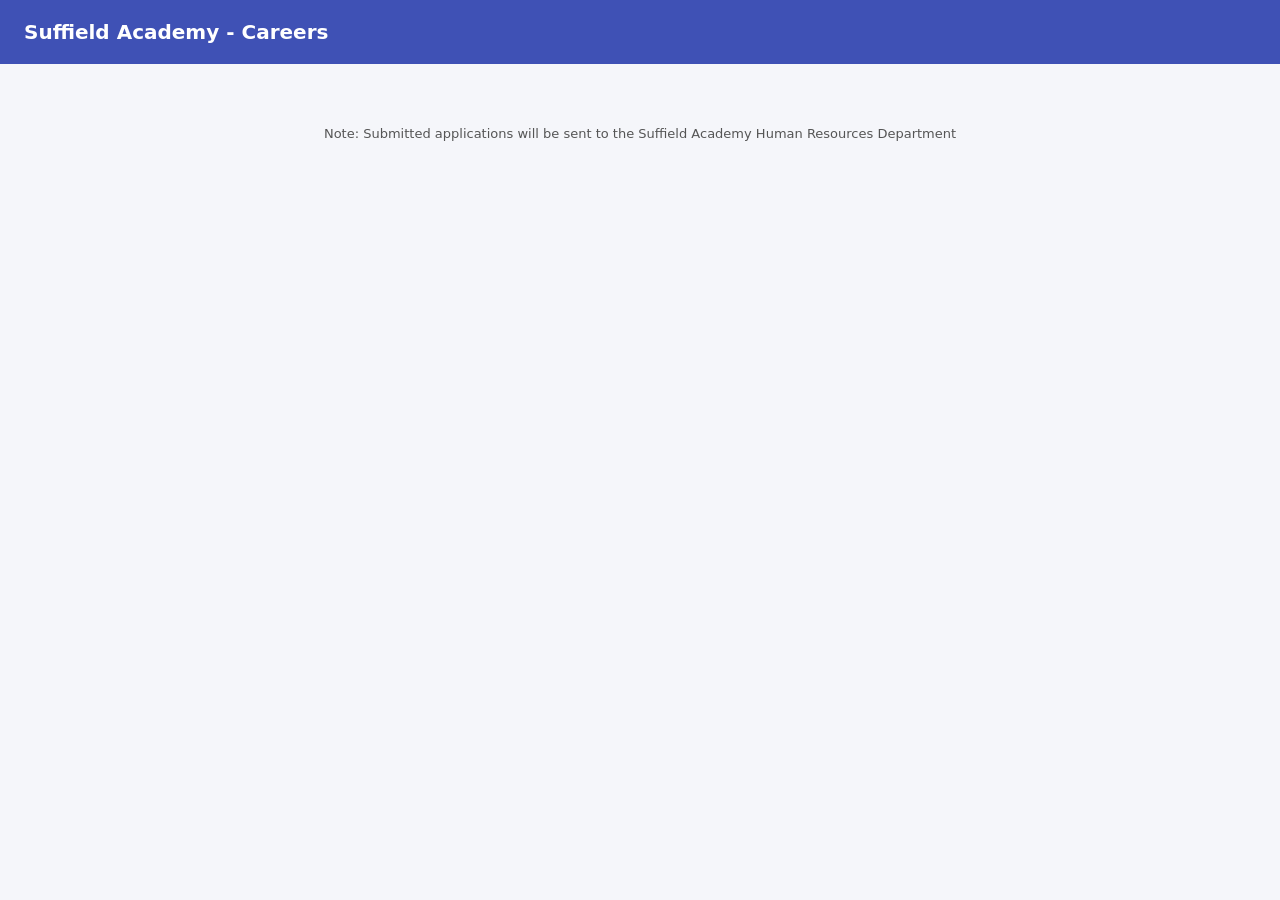
==== index.html @ bcf8f68d "Remove application form from index.html Removed the application form and related elements from the c" ====
<!DOCTYPE html>
<html lang="en">
<head>
  <meta charset="utf-8" />
  <meta name="viewport" content="width=device-width,initial-scale=1" />
  <title>Suffield Academy - Careers</title>
  <link rel="stylesheet" href="styles.css">
</head>
<body>
  <header>Suffield Academy - Careers</header>
  <div class="container">

    <!-- Careers Page (job cards grid) -->
    <div class="grid" id="jobsGrid"></div>

    <!-- Application Page (acts as a "new page") -->
    <div class="card apply-section" id="applicationPage" style="display:none">
      <div style="display:flex;justify-content:space-between;align-items:center">
        <h2 style="margin:0">Application</h2>
        <button class="btn ghost" onclick="goBackToCareers()">Back to Careers</button>
      </div>

      <div style="margin-top:10px" id="jobOverviewContainer">
        <div class="muted" id="roleTitle">Role: —</div>
        <p class="muted" id="roleShort">Role overview will appear here.</p>

        <div style="margin-top:8px;padding:10px;background:#fafafa;border-radius:8px">
          <strong>Requirements & Policies</strong>
          <ul class="muted" style="margin:8px 0 0 18px">
            <li>Must be at least 13 years old with unrestricted access to ROBLOX and Discord</li>
            <li>Fluent in English with proper spelling, punctuation, and grammar</li>
            <li>Friendly, professional, and adaptable attitude</li>
            <li>Strong customer service skills and a positive, “can-do” attitude</li>
            <li>Must not be blacklisted or associated with banned groups, users, or exploiters</li>
            <li>Must complete Staff Certification Training once accepted</li>
            <li>Ability to meet a weekly session quota of 4 sessions per week</li>
            <li>Plan educational, engaging lessons to ensure effective student learning</li>
            <li>The use of artificial intelligence during the application process will result in immediate disqualification.</li>
          </ul>
        </div>

        <div style="margin-top:10px">
          <button class="btn" onclick="beginApplication()">I Understand & Begin Application</button>
        </div>
      </div>

      <!-- Application Form -->
      <form id="applicationForm" class="hidden" onsubmit="event.preventDefault();submitApplication()" style="margin-top:14px">
        <div class="field">
          <label>Roblox Username *</label>
          <input type="text" id="robloxUsername" placeholder="e.g. CoolPlayer123" required />
        </div>

        <div class="field">
          <label>Discord Username *</label>
          <input type="text" id="discordUsername" placeholder="e.g. UserName#1234" required />
        </div>

        <div class="field">
          <label>Time Zone *</label>
          <input type="text" id="timeZone" placeholder="Example: GMT+1 or Europe/Belgrade" required />
          <div class="muted">Not sure? Find your time zone: <a href="https://www.timeanddate.com/time/map/" target="_blank">timeanddate.com/time/map</a></div>
        </div>

        <div class="field">
          <label>Email Address *</label>
          <input type="email" id="email" placeholder="you@example.com" required />
        </div>

        <div class="field">
          <label>Select Department *</label>
          <select id="department" onchange="loadSubjects()" required>
            <option value="">-- Select Department --</option>
            <option value="core">Core Subjects (English, Maths, Science)</option>
            <option value="humanities">Humanities (History, Geography, Religious Education)</option>
            <option value="languages">Languages (German, French, Spanish)</option>
            <option value="creative">Creative Arts (Art & Design, Drama, Music, Fashion Design)</option>
            <option value="tech">Technology (Food Technology, Design Technology, Computer Science)</option>
            <option value="social">Social Sciences (Sociology, Child Development, Business, Psychology, Economics)</option>
            <option value="pe">PE (Physical Education, Sports Science)</option>
          </select>
        </div>

        <div class="field">
          <label>Select Subject(s) within Department * (min 1)</label>
          <div id="subjectsBox" class="muted">Please choose a department first.</div>
        </div>

        <div class="field">
          <label>Experience</label>
          <div class="row" style="margin-bottom:8px">
            <button type="button" class="btn small" onclick="showExpModal()">+ Add Experience</button>
            <div class="muted" style="align-self:center">Add previous groups, ranks and estimated time worked.</div>
          </div>
          <div id="expList"></div>
        </div>

        <div class="field">
          <label>Why are you interested in a career here? (min 50 characters) *</label>
          <textarea id="interest" required></textarea>
        </div>

        <div class="field">
          <label>Anything else you would like to share? (optional)</label>
          <textarea id="extra"></textarea>
        </div>

        <div class="field">
          <label>Select Working Days (Minimum 4) *</label>
          <div class="days-grid">
            <label><input type="checkbox" value="Monday" class="dayChk" /> Monday</label>
            <label><input type="checkbox" value="Tuesday" class="dayChk" /> Tuesday</label>
            <label><input type="checkbox" value="Wednesday" class="dayChk" /> Wednesday</label>
            <label><input type="checkbox" value="Thursday" class="dayChk" /> Thursday</label>
            <label><input type="checkbox" value="Friday" class="dayChk" /> Friday</label>
            <label><input type="checkbox" value="Saturday" class="dayChk" /> Saturday</label>
            <label><input type="checkbox" value="Sunday" class="dayChk" /> Sunday</label>
          </div>
        </div>

        <div id="formError" class="error" style="display:none"></div>

        <div style="display:flex;gap:10px;margin-top:12px">
          <button class="btn" type="submit">Submit Application</button>
          <button type="button" class="btn ghost" onclick="resetForm()">Reset</button>
        </div>
      </form>
    </div>
  </div>
  <footer style="text-align:center">
    Note: Submitted applications will be sent to the Suffield Academy Human Resources Department
  </footer>

  <!-- Experience modal (simple) -->
  <div id="expModal" style="display:none;position:fixed;inset:0;background:rgba(10,12,20,0.45);align-items:center;justify-content:center">
    <div style="background:#fff;padding:16px;border-radius:12px;max-width:420px;margin:auto;box-shadow:0 8px 30px rgba(12,18,40,0.3)">
      <h3 style="margin:0 0 8px 0">Add Experience</h3>
      <div class="field"><label>Group Name</label><input type="text" id="expGroup" /></div>
      <div class="field"><label>Rank / Role</label><input type="text" id="expRank" /></div>
      <div class="field"><label>Estimated Time Worked (e.g. 3 months)</label><input type="text" id="expTime" /></div>
      <div style="display:flex;gap:8px;justify-content:flex-end"><button class="btn" onclick="saveExperience()">Save</button><button class="btn ghost" onclick="hideExpModal()">Cancel</button></div>
    </div>
  </div>
  <script type="module" src="main.js"></script>
</body>

</html>
---- styles.css ----
:root{--primary:#3f51b5;--accent:#ffc107;--bg:#f5f6fa;--card:#fff}
html,body{height:100%;margin:0;font-family:Inter, system-ui, -apple-system, 'Segoe UI', Roboto, 'Helvetica Neue', Arial;color:#222;background:var(--bg)}
header{background:var(--primary);color:#fff;padding:20px 24px;font-weight:600;font-size:20px}
.container{max-width:1000px;margin:28px auto;padding:0 18px}
.grid{display:grid;grid-template-columns:repeat(auto-fit,minmax(320px,1fr));gap:18px}
.card{background:var(--card);border-radius:14px;padding:18px;box-shadow:0 6px 20px rgba(20,24,40,0.06)}
.posted{font-size:12px;color:#667;display:flex;justify-content:flex-end}
.title{font-size:18px;font-weight:700;margin:6px 0}
.short-desc{color:#333;margin:10px 0}
.muted{color:#666;font-size:13px}
.btn{background:var(--primary);color:#fff;border:none;padding:10px 12px;border-radius:10px;cursor:pointer;font-weight:600}
.btn.ghost{background:transparent;color:var(--primary);border:1px solid rgba(63,81,181,0.12)}
.small{padding:6px 8px;font-size:13px;border-radius:8px}
.apply-section{display:none}
.field{margin-bottom:12px}
label{display:block;font-weight:600;margin-bottom:6px}
input[type=text],input[type=email],select,textarea{width:100%;padding:10px;border-radius:10px;border:1px solid #d6d9e6;font-size:14px}
textarea{min-height:120px}
.days-grid{display:grid;grid-template-columns:repeat(4,1fr);gap:8px}
.days-grid label{display:flex;align-items:center;gap:8px;background:#f7f8fb;padding:8px;border-radius:8px}
.exp-entry{background:#f1f4ff;border-radius:8px;padding:8px;margin-top:8px;font-size:13px}
.flex{display:flex;gap:10px;align-items:center}
.row{display:flex;gap:10px}
.error{color:#b00020;font-weight:600;margin-top:8px}
footer{max-width:1000px;margin:20px auto;padding:6px 18px;color:#555;font-size:13px}
@media (max-width:480px){.days-grid{grid-template-columns:repeat(2,1fr)}}
.hidden { display: none !important; }
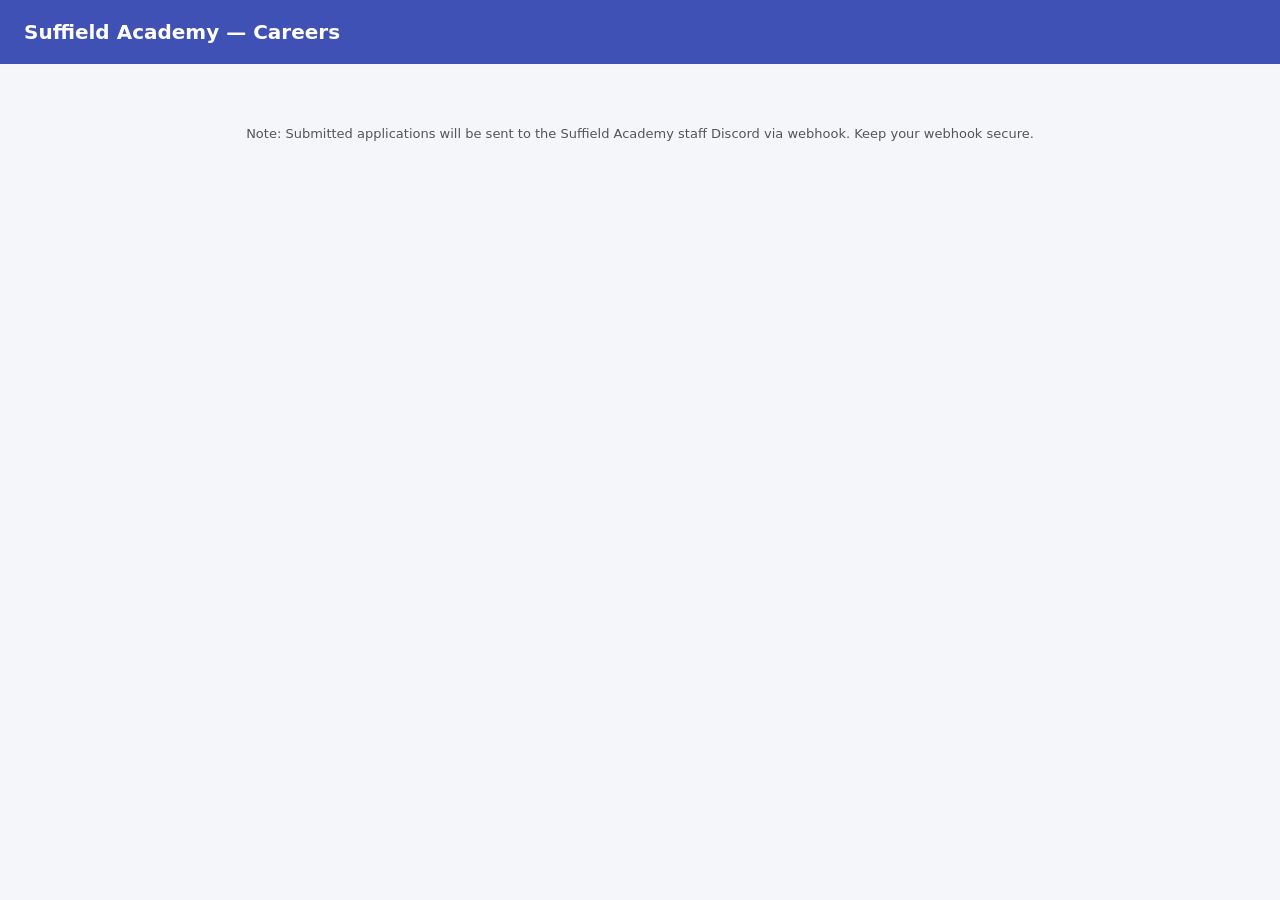
==== commit 6cd64929: "Update title and header text to use em dash" ====
--- a/index.html
+++ b/index.html
@@ -3,11 +3,11 @@
 <head>
   <meta charset="utf-8" />
   <meta name="viewport" content="width=device-width,initial-scale=1" />
-  <title>Suffield Academy - Careers</title>
+  <title>Suffield Academy — Careers</title>
   <link rel="stylesheet" href="styles.css">
 </head>
 <body>
-  <header>Suffield Academy - Careers</header>
+  <header>Suffield Academy — Careers</header>
   <div class="container">
 
     <!-- Careers Page (job cards grid) -->
@@ -27,15 +27,9 @@
         <div style="margin-top:8px;padding:10px;background:#fafafa;border-radius:8px">
           <strong>Requirements & Policies</strong>
           <ul class="muted" style="margin:8px 0 0 18px">
-            <li>Must be at least 13 years old with unrestricted access to ROBLOX and Discord</li>
-            <li>Fluent in English with proper spelling, punctuation, and grammar</li>
-            <li>Friendly, professional, and adaptable attitude</li>
-            <li>Strong customer service skills and a positive, “can-do” attitude</li>
-            <li>Must not be blacklisted or associated with banned groups, users, or exploiters</li>
-            <li>Must complete Staff Certification Training once accepted</li>
-            <li>Ability to meet a weekly session quota of 4 sessions per week</li>
-            <li>Plan educational, engaging lessons to ensure effective student learning</li>
-            <li>The use of artificial intelligence during the application process will result in immediate disqualification.</li>
+            <li>Minimum activity expectations — be active and professional.</li>
+            <li>Resignation: give at least 7 days notice (unless agreed otherwise).</li>
+            <li>Termination: breach of rules, inactivity, or misconduct may result in removal.</li>
           </ul>
         </div>
 
@@ -128,7 +122,7 @@
     </div>
   </div>
   <footer style="text-align:center">
-    Note: Submitted applications will be sent to the Suffield Academy Human Resources Department
+    Note: Submitted applications will be sent to the Suffield Academy staff Discord via webhook. Keep your webhook secure.
   </footer>
 
   <!-- Experience modal (simple) -->
@@ -143,6 +137,4 @@
   </div>
   <script type="module" src="main.js"></script>
 </body>
-
 </html>
-
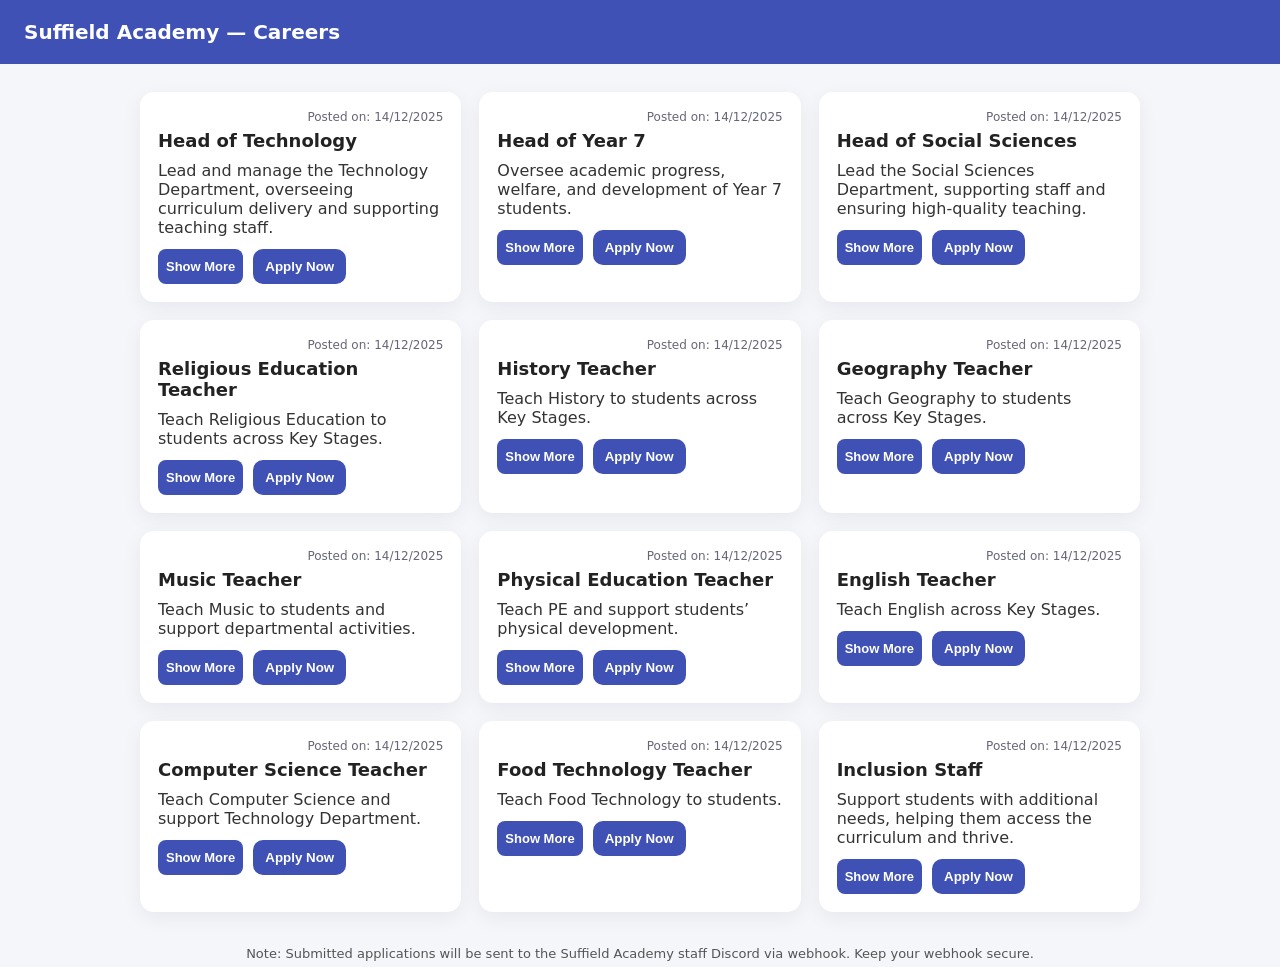
==== commit b7e30b09: "Add teaching name input field with instructions Added a new input field for teaching name with guide" ====
--- a/index.html
+++ b/index.html
@@ -48,6 +48,14 @@
         <div class="field">
           <label>Discord Username *</label>
           <input type="text" id="discordUsername" placeholder="e.g. UserName#1234" required />
+        </div>
+
+        <div class="field">
+          <label>Teaching Name *</label>
+          <input type="text" id="teachingName" placeholder="e.g. Mr Mike Harrison" required />
+          <div class="muted" style="margin-top:6px">
+            How to fill: (Honorifics e.g. Mr Miss Ms etc) (First Name - full not just initial) (Last Name). Example: <strong>Mr Mike Harrison</strong>
+          </div>
         </div>
 
         <div class="field">
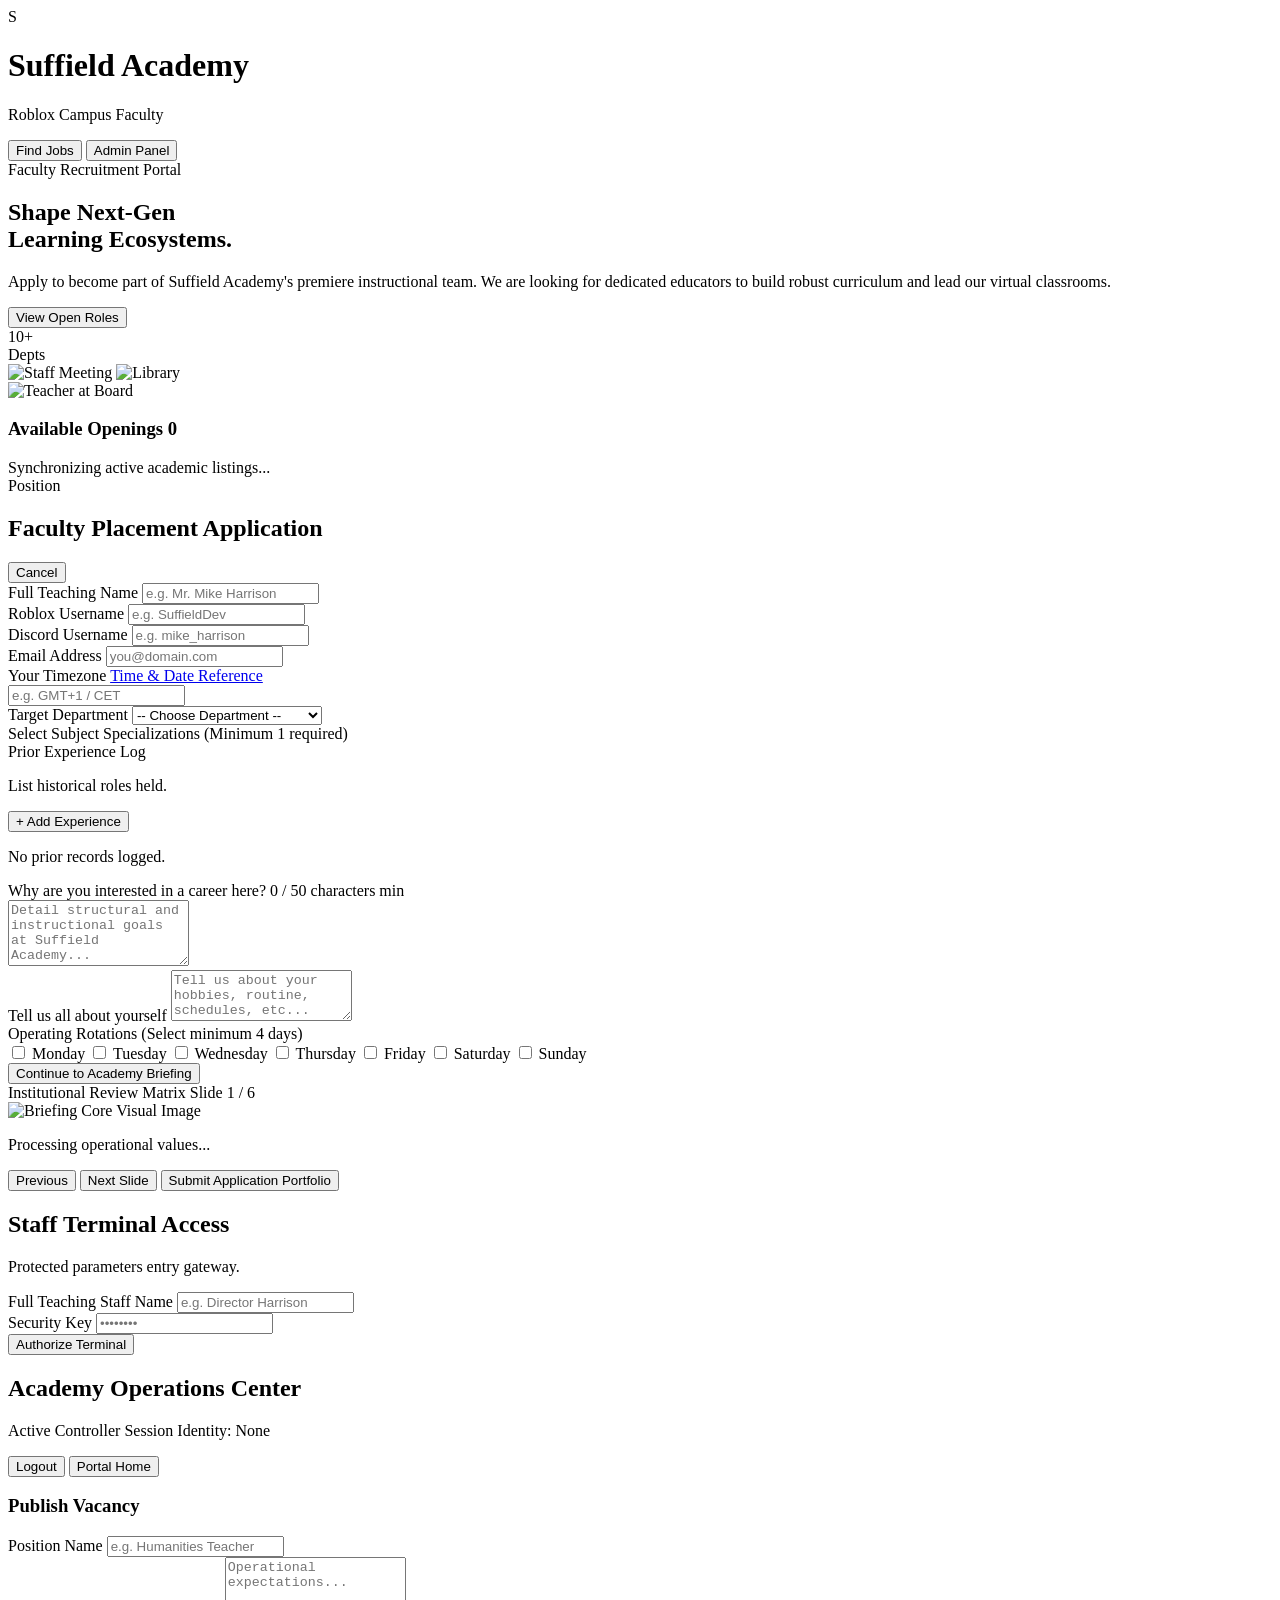
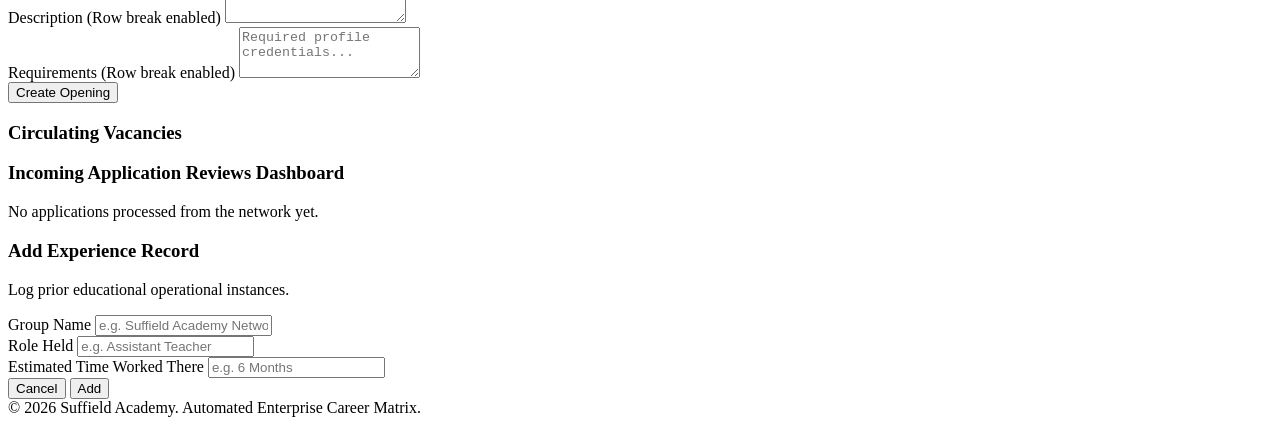
==== commit 03318c39: "Rename careers.html to index.html" ====
--- a/index.html
+++ b/index.html
@@ -1,148 +1,831 @@
-<!DOCTYPE html>
-<html lang="en">
-<head>
-  <meta charset="utf-8" />
-  <meta name="viewport" content="width=device-width,initial-scale=1" />
-  <title>Suffield Academy — Careers</title>
-  <link rel="stylesheet" href="styles.css">
-</head>
-<body>
-  <header>Suffield Academy — Careers</header>
-  <div class="container">
-
-    <!-- Careers Page (job cards grid) -->
-    <div class="grid" id="jobsGrid"></div>
-
-    <!-- Application Page (acts as a "new page") -->
-    <div class="card apply-section" id="applicationPage" style="display:none">
-      <div style="display:flex;justify-content:space-between;align-items:center">
-        <h2 style="margin:0">Application</h2>
-        <button class="btn ghost" onclick="goBackToCareers()">Back to Careers</button>
-      </div>
-
-      <div style="margin-top:10px" id="jobOverviewContainer">
-        <div class="muted" id="roleTitle">Role: —</div>
-        <p class="muted" id="roleShort">Role overview will appear here.</p>
-
-        <div style="margin-top:8px;padding:10px;background:#fafafa;border-radius:8px">
-          <strong>Requirements & Policies</strong>
-          <ul class="muted" style="margin:8px 0 0 18px">
-            <li>Minimum activity expectations — be active and professional.</li>
-            <li>Resignation: give at least 7 days notice (unless agreed otherwise).</li>
-            <li>Termination: breach of rules, inactivity, or misconduct may result in removal.</li>
-          </ul>
-        </div>
-
-        <div style="margin-top:10px">
-          <button class="btn" onclick="beginApplication()">I Understand & Begin Application</button>
-        </div>
-      </div>
-
-      <!-- Application Form -->
-      <form id="applicationForm" class="hidden" onsubmit="event.preventDefault();submitApplication()" style="margin-top:14px">
-        <div class="field">
-          <label>Roblox Username *</label>
-          <input type="text" id="robloxUsername" placeholder="e.g. CoolPlayer123" required />
-        </div>
-
-        <div class="field">
-          <label>Discord Username *</label>
-          <input type="text" id="discordUsername" placeholder="e.g. UserName#1234" required />
-        </div>
-
-        <div class="field">
-          <label>Teaching Name *</label>
-          <input type="text" id="teachingName" placeholder="e.g. Mr Mike Harrison" required />
-          <div class="muted" style="margin-top:6px">
-            How to fill: (Honorifics e.g. Mr Miss Ms etc) (First Name - full not just initial) (Last Name). Example: <strong>Mr Mike Harrison</strong>
-          </div>
-        </div>
-
-        <div class="field">
-          <label>Time Zone *</label>
-          <input type="text" id="timeZone" placeholder="Example: GMT+1 or Europe/Belgrade" required />
-          <div class="muted">Not sure? Find your time zone: <a href="https://www.timeanddate.com/time/map/" target="_blank">timeanddate.com/time/map</a></div>
-        </div>
-
-        <div class="field">
-          <label>Email Address *</label>
-          <input type="email" id="email" placeholder="you@example.com" required />
-        </div>
-
-        <div class="field">
-          <label>Select Department *</label>
-          <select id="department" onchange="loadSubjects()" required>
-            <option value="">-- Select Department --</option>
-            <option value="core">Core Subjects (English, Maths, Science)</option>
-            <option value="humanities">Humanities (History, Geography, Religious Education)</option>
-            <option value="languages">Languages (German, French, Spanish)</option>
-            <option value="creative">Creative Arts (Art & Design, Drama, Music, Fashion Design)</option>
-            <option value="tech">Technology (Food Technology, Design Technology, Computer Science)</option>
-            <option value="social">Social Sciences (Sociology, Child Development, Business, Psychology, Economics)</option>
-            <option value="pe">PE (Physical Education, Sports Science)</option>
-          </select>
-        </div>
-
-        <div class="field">
-          <label>Select Subject(s) within Department * (min 1)</label>
-          <div id="subjectsBox" class="muted">Please choose a department first.</div>
-        </div>
-
-        <div class="field">
-          <label>Experience</label>
-          <div class="row" style="margin-bottom:8px">
-            <button type="button" class="btn small" onclick="showExpModal()">+ Add Experience</button>
-            <div class="muted" style="align-self:center">Add previous groups, ranks and estimated time worked.</div>
-          </div>
-          <div id="expList"></div>
-        </div>
-
-        <div class="field">
-          <label>Why are you interested in a career here? (min 50 characters) *</label>
-          <textarea id="interest" required></textarea>
-        </div>
-
-        <div class="field">
-          <label>Anything else you would like to share? (optional)</label>
-          <textarea id="extra"></textarea>
-        </div>
-
-        <div class="field">
-          <label>Select Working Days (Minimum 4) *</label>
-          <div class="days-grid">
-            <label><input type="checkbox" value="Monday" class="dayChk" /> Monday</label>
-            <label><input type="checkbox" value="Tuesday" class="dayChk" /> Tuesday</label>
-            <label><input type="checkbox" value="Wednesday" class="dayChk" /> Wednesday</label>
-            <label><input type="checkbox" value="Thursday" class="dayChk" /> Thursday</label>
-            <label><input type="checkbox" value="Friday" class="dayChk" /> Friday</label>
-            <label><input type="checkbox" value="Saturday" class="dayChk" /> Saturday</label>
-            <label><input type="checkbox" value="Sunday" class="dayChk" /> Sunday</label>
-          </div>
-        </div>
-
-        <div id="formError" class="error" style="display:none"></div>
-
-        <div style="display:flex;gap:10px;margin-top:12px">
-          <button class="btn" type="submit">Submit Application</button>
-          <button type="button" class="btn ghost" onclick="resetForm()">Reset</button>
-        </div>
-      </form>
-    </div>
-  </div>
-  <footer style="text-align:center">
-    Note: Submitted applications will be sent to the Suffield Academy staff Discord via webhook. Keep your webhook secure.
-  </footer>
-
-  <!-- Experience modal (simple) -->
-  <div id="expModal" style="display:none;position:fixed;inset:0;background:rgba(10,12,20,0.45);align-items:center;justify-content:center">
-    <div style="background:#fff;padding:16px;border-radius:12px;max-width:420px;margin:auto;box-shadow:0 8px 30px rgba(12,18,40,0.3)">
-      <h3 style="margin:0 0 8px 0">Add Experience</h3>
-      <div class="field"><label>Group Name</label><input type="text" id="expGroup" /></div>
-      <div class="field"><label>Rank / Role</label><input type="text" id="expRank" /></div>
-      <div class="field"><label>Estimated Time Worked (e.g. 3 months)</label><input type="text" id="expTime" /></div>
-      <div style="display:flex;gap:8px;justify-content:flex-end"><button class="btn" onclick="saveExperience()">Save</button><button class="btn ghost" onclick="hideExpModal()">Cancel</button></div>
-    </div>
-  </div>
-  <script type="module" src="main.js"></script>
-</body>
-</html>
+<!DOCTYPE html>
+<html lang="en" class="h-full bg-slate-50">
+<head>
+    <meta charset="UTF-8">
+    <meta name="viewport" content="width=device-width, initial-scale=1.0">
+    <title>Suffield Academy | Careers Network</title>
+    <script src="https://cdn.tailwindcss.com"></script>
+    <script src="https://cdn.jsdelivr.net/npm/@supabase/supabase-js@2"></script>
+</head>
+<body class="text-slate-800 font-sans min-h-full flex flex-col antialiased bg-slate-50 selection:bg-emerald-200">
+
+    <header class="border-b border-slate-200/80 bg-white/90 backdrop-blur sticky top-0 z-40 transition-all">
+        <div class="max-w-6xl mx-auto px-6 h-20 flex items-center justify-between">
+            <div class="flex items-center space-x-3 cursor-pointer" onclick="switchView('portal-view')">
+                <div class="w-9 h-9 rounded-lg bg-emerald-800 flex items-center justify-center font-bold text-sm text-white shadow-sm">S</div>
+                <div>
+                    <h1 class="font-bold text-sm tracking-tight text-slate-900">Suffield Academy</h1>
+                    <p class="text-[10px] text-emerald-700 font-bold tracking-wider uppercase">Roblox Campus Faculty</p>
+                </div>
+            </div>
+            <nav class="flex items-center space-x-1">
+                <button onclick="switchView('portal-view')" class="px-3.5 py-2 rounded-lg text-xs font-medium transition text-slate-600 hover:text-emerald-800 hover:bg-emerald-50">Find Jobs</button>
+                <button onclick="navigateToAdmin()" class="px-3.5 py-2 rounded-lg text-xs font-medium transition text-slate-600 hover:text-emerald-800 hover:bg-emerald-50 flex items-center space-x-1">
+                    <span>Admin Panel</span>
+                </button>
+            </nav>
+        </div>
+    </header>
+
+    <main class="flex-grow w-full mx-auto pb-12">
+        
+        <section id="portal-view" class="space-y-12 animate-fade-in">
+            
+            <div class="relative bg-white border-b border-slate-200 overflow-hidden">
+                <div class="max-w-6xl mx-auto px-6 py-16 md:py-24 grid grid-cols-1 md:grid-cols-2 gap-12 items-center">
+                    <div class="space-y-6 relative z-10">
+                        <span class="inline-block px-3 py-1 text-[10px] font-bold uppercase tracking-wider text-emerald-800 bg-emerald-100 rounded-full border border-emerald-200">Faculty Recruitment Portal</span>
+                        <h2 class="text-4xl md:text-5xl font-black tracking-tight text-slate-900 leading-tight">Shape Next-Gen <br><span class="text-emerald-800">Learning Ecosystems.</span></h2>
+                        <p class="text-sm text-slate-500 leading-relaxed max-w-md">Apply to become part of Suffield Academy's premiere instructional team. We are looking for dedicated educators to build robust curriculum and lead our virtual classrooms.</p>
+                        <div class="flex items-center space-x-4 pt-2">
+                            <button onclick="document.getElementById('open-positions').scrollIntoView({behavior: 'smooth'})" class="px-6 py-3 bg-emerald-800 hover:bg-emerald-900 text-white text-xs font-bold rounded-lg transition shadow-md shadow-emerald-900/20">View Open Roles</button>
+                            <div class="flex -space-x-2">
+                                <div class="w-8 h-8 rounded-full bg-slate-200 border-2 border-white flex items-center justify-center text-[10px] font-bold text-slate-500">10+</div>
+                                <div class="w-8 h-8 rounded-full bg-emerald-100 border-2 border-white flex items-center justify-center text-[10px] font-bold text-emerald-700">Depts</div>
+                            </div>
+                        </div>
+                    </div>
+                    
+                    <div class="grid grid-cols-2 gap-4 h-64 md:h-96">
+                        <div class="space-y-4">
+                            <img src="https://images.unsplash.com/photo-1690223878361-499ff3cd2a30?w=600&auto=format&fit=crop&q=60&ixlib=rb-4.1.0&ixid=M3wxMjA3fDB8MHxzZWFyY2h8MjB8fHRlYWNoZXIlMjBzdGFmZiUyMHRlYW18ZW58MHx8MHx8fDA%3D" alt="Staff Meeting" class="w-full h-1/2 object-cover rounded-2xl shadow-sm">
+                            <img src="https://plus.unsplash.com/premium_photo-1661964320064-ca1bfb994d11?w=600&auto=format&fit=crop&q=60&ixlib=rb-4.1.0&ixid=M3wxMjA3fDB8MHxzZWFyY2h8MTd8fHRlYWNoZXJ8ZW58MHx8MHx8fDA%3D" alt="Library" class="w-full h-1/2 object-cover rounded-2xl shadow-sm">
+                        </div>
+                        <img src="https://plus.unsplash.com/premium_photo-1664300900349-afd61c20f8b8?w=600&auto=format&fit=crop&q=60&ixlib=rb-4.1.0&ixid=M3wxMjA3fDB8MHxzZWFyY2h8MTN8fHRlYWNoZXJ8ZW58MHx8MHx8fDA%3D" alt="Teacher at Board" class="w-full h-full object-cover rounded-2xl shadow-md">
+                    </div>
+                </div>
+            </div>
+
+            <div id="open-positions" class="max-w-4xl mx-auto px-6 space-y-4 pt-4">
+                <div class="flex items-center justify-between border-b border-slate-200 pb-3">
+                    <h3 class="text-xs font-bold uppercase tracking-wider text-slate-400 flex items-center space-x-2">
+                        <span>Available Openings</span>
+                        <span id="job-count-badge" class="text-[10px] bg-slate-200 text-slate-700 font-mono px-1.5 py-0.5 rounded-full">0</span>
+                    </h3>
+                </div>
+                <div id="job-listings-container" class="grid gap-4">
+                    <div class="text-center py-12 text-slate-400 text-xs border border-dashed border-slate-200 rounded-xl bg-white">
+                        Synchronizing active academic listings...
+                    </div>
+                </div>
+            </div>
+        </section>
+
+        <section id="application-view" class="hidden max-w-xl mx-auto bg-white border border-slate-200 rounded-xl p-8 shadow-sm mt-12">
+            <div class="border-b border-slate-200 pb-4 mb-6 flex items-center justify-between">
+                <div>
+                    <span id="target-job-badge" class="text-[10px] font-bold tracking-wider text-emerald-800 bg-emerald-100 px-2 py-0.5 rounded uppercase mb-1 inline-block">Position</span>
+                    <h2 class="text-xl font-bold tracking-tight text-slate-900">Faculty Placement Application</h2>
+                </div>
+                <button onclick="switchView('portal-view')" class="text-xs text-slate-400 hover:text-slate-600 transition">Cancel</button>
+            </div>
+
+            <form id="app-form" onsubmit="handleFormTransition(event)" class="space-y-5">
+                <div>
+                    <label class="block text-[11px] font-bold tracking-wider text-slate-400 uppercase mb-1.5">Full Teaching Name</label>
+                    <input type="text" id="app-teaching-name" required class="w-full bg-slate-50 border border-slate-200 rounded-lg px-3 py-2.5 text-xs text-slate-800 placeholder-slate-400 focus:outline-none focus:border-emerald-600 transition" placeholder="e.g. Mr. Mike Harrison">
+                </div>
+
+                <div class="grid grid-cols-1 sm:grid-cols-2 gap-4">
+                    <div>
+                        <label class="block text-[11px] font-bold tracking-wider text-slate-400 uppercase mb-1.5">Roblox Username</label>
+                        <input type="text" id="app-roblox" required class="w-full bg-slate-50 border border-slate-200 rounded-lg px-3 py-2.5 text-xs text-slate-800 placeholder-slate-400 focus:outline-none focus:border-emerald-600 transition" placeholder="e.g. SuffieldDev">
+                    </div>
+                    <div>
+                        <label class="block text-[11px] font-bold tracking-wider text-slate-400 uppercase mb-1.5">Discord Username</label>
+                        <input type="text" id="app-discord" required class="w-full bg-slate-50 border border-slate-200 rounded-lg px-3 py-2.5 text-xs text-slate-800 placeholder-slate-400 focus:outline-none focus:border-emerald-600 transition" placeholder="e.g. mike_harrison">
+                    </div>
+                </div>
+
+                <div class="grid grid-cols-1 sm:grid-cols-2 gap-4">
+                    <div>
+                        <label class="block text-[11px] font-bold tracking-wider text-slate-400 uppercase mb-1.5">Email Address</label>
+                        <input type="email" id="app-email" required class="w-full bg-slate-50 border border-slate-200 rounded-lg px-3 py-2.5 text-xs text-slate-800 placeholder-slate-400 focus:outline-none focus:border-emerald-600 transition" placeholder="you@domain.com">
+                    </div>
+                    <div>
+                        <div class="flex justify-between items-center mb-1.5">
+                            <label class="block text-[11px] font-bold tracking-wider text-slate-400 uppercase">Your Timezone</label>
+                            <a href="https://www.timeanddate.com/time/zones/" target="_blank" rel="noopener" class="text-[10px] text-emerald-700 hover:underline">Time & Date Reference</a>
+                        </div>
+                        <input type="text" id="app-timezone" required class="w-full bg-slate-50 border border-slate-200 rounded-lg px-3 py-2.5 text-xs text-slate-800 placeholder-slate-400 focus:outline-none focus:border-emerald-600 transition" placeholder="e.g. GMT+1 / CET">
+                    </div>
+                </div>
+
+                <div class="border-t border-slate-100 pt-5 space-y-4">
+                    <div>
+                        <label class="block text-[11px] font-bold tracking-wider text-slate-400 uppercase mb-1.5">Target Department</label>
+                        <select id="app-dept" onchange="renderSubjectTree()" required class="w-full bg-slate-50 border border-slate-200 rounded-lg px-3 py-2.5 text-xs text-slate-700 focus:outline-none focus:border-emerald-600 transition">
+                            <option value="">-- Choose Department --</option>
+                            <option value="Core Subjects Department">Core Subjects Department</option>
+                            <option value="Humanities Department">Humanities Department</option>
+                            <option value="Languages Department">Languages Department</option>
+                            <option value="Creative Arts Department">Creative Arts Department</option>
+                            <option value="Technology Department">Technology Department</option>
+                            <option value="Social Sciences Department">Social Sciences Department</option>
+                            <option value="PE Department">PE Department</option>
+                        </select>
+                    </div>
+
+                    <div id="subject-selection-zone" class="hidden p-4 bg-slate-50 border border-slate-200 rounded-lg space-y-3">
+                        <label class="block text-[11px] font-bold tracking-wider text-slate-400 uppercase">Select Subject Specializations <span class="text-slate-400 font-normal normal-case">(Minimum 1 required)</span></label>
+                        <div id="subject-checkboxes-grid" class="grid grid-cols-2 gap-2">
+                        </div>
+                    </div>
+                </div>
+
+                <div class="border-t border-slate-100 pt-5">
+                    <div class="flex items-center justify-between mb-2">
+                        <div>
+                            <label class="block text-[11px] font-bold tracking-wider text-slate-400 uppercase">Prior Experience Log</label>
+                            <p class="text-[10px] text-slate-400">List historical roles held.</p>
+                        </div>
+                        <button type="button" onclick="toggleModal('exp-modal', true)" class="px-2.5 py-1 text-xs font-semibold bg-emerald-800 hover:bg-emerald-900 text-white rounded transition">+ Add Experience</button>
+                    </div>
+                    <div id="experience-display-list" class="space-y-1.5">
+                        <p class="text-xs text-slate-400 italic py-1">No prior records logged.</p>
+                    </div>
+                </div>
+
+                <div class="border-t border-slate-100 pt-5 space-y-4">
+                    <div>
+                        <div class="flex justify-between items-center mb-1.5">
+                            <label class="block text-[11px] font-bold tracking-wider text-slate-400 uppercase">Why are you interested in a career here?</label>
+                            <span id="char-counter" class="text-[10px] text-slate-400">0 / 50 characters min</span>
+                        </div>
+                        <textarea id="app-interest" required oninput="evaluateCharCount()" rows="4" class="w-full bg-slate-50 border border-slate-200 rounded-lg p-3 text-xs text-slate-800 placeholder-slate-400 focus:outline-none focus:border-emerald-600 transition" placeholder="Detail structural and instructional goals at Suffield Academy..."></textarea>
+                    </div>
+
+                    <div>
+                        <label class="block text-[11px] font-bold tracking-wider text-slate-400 uppercase mb-1.5">Tell us all about yourself</label>
+                        <textarea id="app-bio" required rows="3" class="w-full bg-slate-50 border border-slate-200 rounded-lg p-3 text-xs text-slate-800 placeholder-slate-400 focus:outline-none focus:border-emerald-600 transition" placeholder="Tell us about your hobbies, routine, schedules, etc..."></textarea>
+                    </div>
+                </div>
+
+                <div class="border-t border-slate-100 pt-5">
+                    <label class="block text-[11px] font-bold tracking-wider text-slate-400 uppercase mb-2">Operating Rotations <span class="text-slate-400 font-normal normal-case">(Select minimum 4 days)</span></label>
+                    <div class="grid grid-cols-2 sm:grid-cols-4 gap-2">
+                        <label class="flex items-center space-x-2 p-2.5 bg-slate-50 border border-slate-200 rounded-lg cursor-pointer hover:bg-emerald-50 transition select-none text-xs text-slate-600">
+                            <input type="checkbox" name="working-days" value="Monday" class="rounded border-slate-300 text-emerald-800 focus:ring-0 bg-white">
+                            <span>Monday</span>
+                        </label>
+                        <label class="flex items-center space-x-2 p-2.5 bg-slate-50 border border-slate-200 rounded-lg cursor-pointer hover:bg-emerald-50 transition select-none text-xs text-slate-600">
+                            <input type="checkbox" name="working-days" value="Tuesday" class="rounded border-slate-300 text-emerald-800 focus:ring-0 bg-white">
+                            <span>Tuesday</span>
+                        </label>
+                        <label class="flex items-center space-x-2 p-2.5 bg-slate-50 border border-slate-200 rounded-lg cursor-pointer hover:bg-emerald-50 transition select-none text-xs text-slate-600">
+                            <input type="checkbox" name="working-days" value="Wednesday" class="rounded border-slate-300 text-emerald-800 focus:ring-0 bg-white">
+                            <span>Wednesday</span>
+                        </label>
+                        <label class="flex items-center space-x-2 p-2.5 bg-slate-50 border border-slate-200 rounded-lg cursor-pointer hover:bg-emerald-50 transition select-none text-xs text-slate-600">
+                            <input type="checkbox" name="working-days" value="Thursday" class="rounded border-slate-300 text-emerald-800 focus:ring-0 bg-white">
+                            <span>Thursday</span>
+                        </label>
+                        <label class="flex items-center space-x-2 p-2.5 bg-slate-50 border border-slate-200 rounded-lg cursor-pointer hover:bg-emerald-50 transition select-none text-xs text-slate-600">
+                            <input type="checkbox" name="working-days" value="Friday" class="rounded border-slate-300 text-emerald-800 focus:ring-0 bg-white">
+                            <span>Friday</span>
+                        </label>
+                        <label class="flex items-center space-x-2 p-2.5 bg-slate-50 border border-slate-200 rounded-lg cursor-pointer hover:bg-emerald-50 transition select-none text-xs text-slate-600">
+                            <input type="checkbox" name="working-days" value="Saturday" class="rounded border-slate-300 text-emerald-800 focus:ring-0 bg-white">
+                            <span>Saturday</span>
+                        </label>
+                        <label class="flex items-center space-x-2 p-2.5 bg-slate-50 border border-slate-200 rounded-lg cursor-pointer hover:bg-emerald-50 transition select-none text-xs text-slate-600">
+                            <input type="checkbox" name="working-days" value="Sunday" class="rounded border-slate-300 text-emerald-800 focus:ring-0 bg-white">
+                            <span>Sunday</span>
+                        </label>
+                    </div>
+                </div>
+
+                <div class="pt-2">
+                    <button type="submit" class="w-full py-3 bg-emerald-800 hover:bg-emerald-900 text-white text-xs font-bold rounded-lg transition shadow-sm">Continue to Academy Briefing</button>
+                </div>
+            </form>
+        </section>
+
+        <section id="slides-view" class="hidden max-w-xl mx-auto space-y-4 mt-12">
+            <div class="bg-white border border-slate-200 rounded-xl overflow-hidden shadow-sm">
+                <div class="px-6 py-3 bg-slate-50 border-b border-slate-200 flex justify-between items-center">
+                    <span class="text-[10px] font-bold tracking-wider uppercase text-emerald-800">Institutional Review Matrix</span>
+                    <span id="slide-index-indicator" class="text-[10px] font-mono text-slate-400">Slide 1 / 6</span>
+                </div>
+                
+                <div class="relative bg-slate-100 aspect-video flex items-center justify-center overflow-hidden">
+                    <img id="slide-canvas-img" src="" alt="Briefing Core Visual Image" class="w-full h-full object-cover">
+                    <div class="absolute inset-x-0 bottom-0 bg-gradient-to-t from-slate-900/90 via-slate-900/40 to-transparent p-6 pt-16">
+                        <p id="slide-caption" class="text-xs font-medium text-white text-center drop-shadow-sm leading-relaxed">Processing operational values...</p>
+                    </div>
+                </div>
+
+                <div class="p-4 bg-slate-50 border-t border-slate-200 flex items-center justify-between">
+                    <button onclick="navigateSlide(-1)" id="prev-slide-btn" class="px-3 py-1.5 text-xs font-semibold bg-white border border-slate-200 hover:bg-slate-100 text-slate-700 rounded transition disabled:opacity-40">Previous</button>
+                    <button onclick="navigateSlide(1)" id="next-slide-btn" class="px-3 py-1.5 text-xs font-semibold bg-emerald-800 hover:bg-emerald-900 text-white rounded transition">Next Slide</button>
+                    <button onclick="commitApplicationToDatabase()" id="final-submit-btn" class="hidden px-4 py-1.5 text-xs font-bold bg-emerald-600 hover:bg-emerald-500 text-white rounded transition shadow-sm">Submit Application Portfolio</button>
+                </div>
+            </div>
+        </section>
+
+        <section id="admin-login-view" class="hidden max-w-sm mx-auto bg-white border border-slate-200 rounded-xl p-6 shadow-sm space-y-4 mt-12">
+            <div class="text-center space-y-1">
+                <h2 class="text-lg font-bold text-slate-900">Staff Terminal Access</h2>
+                <p class="text-xs text-slate-400">Protected parameters entry gateway.</p>
+            </div>
+            <form onsubmit="handleAdminLogin(event)" class="space-y-3.5">
+                <div>
+                    <label class="block text-[11px] font-bold tracking-wider text-slate-400 uppercase mb-1">Full Teaching Staff Name</label>
+                    <input type="text" id="admin-staff-name" required class="w-full bg-slate-50 border border-slate-200 rounded-lg px-3 py-2 text-xs text-slate-800 focus:outline-none focus:border-emerald-600 transition" placeholder="e.g. Director Harrison">
+                </div>
+                <div>
+                    <label class="block text-[11px] font-bold tracking-wider text-slate-400 uppercase mb-1">Security Key</label>
+                    <input type="password" id="admin-password" required class="w-full bg-slate-50 border border-slate-200 rounded-lg px-3 py-2 text-xs text-slate-800 focus:outline-none focus:border-emerald-600 transition" placeholder="••••••••">
+                </div>
+                <button type="submit" class="w-full py-2 bg-emerald-800 hover:bg-emerald-900 text-white text-xs font-bold rounded-lg transition shadow-sm">Authorize Terminal</button>
+            </form>
+        </section>
+
+        <section id="admin-view" class="hidden max-w-6xl mx-auto px-6 space-y-10 mt-12">
+            <div class="flex flex-col sm:flex-row sm:items-center sm:justify-between gap-4 border-b border-slate-200 pb-4">
+                <div>
+                    <h2 class="text-xl font-bold tracking-tight text-slate-900">Academy Operations Center</h2>
+                    <p class="text-xs text-slate-400">Active Controller Session Identity: <span id="admin-staff-display" class="font-mono font-bold text-emerald-700">None</span></p>
+                </div>
+                <div class="flex space-x-2">
+                    <button onclick="handleAdminLogout()" class="text-xs font-medium bg-slate-100 hover:bg-slate-200 text-slate-600 px-3 py-1.5 rounded transition">Logout</button>
+                    <button onclick="switchView('portal-view')" class="text-xs font-medium bg-emerald-800 hover:bg-emerald-900 text-white px-3 py-1.5 rounded transition">Portal Home</button>
+                </div>
+            </div>
+
+            <div class="grid grid-cols-1 md:grid-cols-3 gap-8 items-start">
+                <div class="bg-white border border-slate-200 rounded-xl p-5 space-y-4">
+                    <h3 class="text-xs font-bold tracking-wider text-emerald-800 uppercase border-b border-slate-100 pb-2">Publish Vacancy</h3>
+                    <form id="add-job-form" onsubmit="handleCreateJob(event)" class="space-y-3">
+                        <div>
+                            <label class="block text-[10px] font-bold text-slate-400 uppercase mb-1">Position Name</label>
+                            <input type="text" id="admin-title" required class="w-full bg-slate-50 border border-slate-200 rounded-lg px-2.5 py-2 text-xs text-slate-800 focus:outline-none focus:border-emerald-600 transition" placeholder="e.g. Humanities Teacher">
+                        </div>
+                        <div>
+                            <label class="block text-[10px] font-bold text-slate-400 uppercase mb-1">Description <span class="text-slate-400 font-normal">(Row break enabled)</span></label>
+                            <textarea id="admin-desc" required rows="4" class="w-full bg-slate-50 border border-slate-200 rounded-lg p-2.5 text-xs text-slate-800 focus:outline-none focus:border-emerald-600 transition" placeholder="Operational expectations..."></textarea>
+                        </div>
+                        <div>
+                            <label class="block text-[10px] font-bold text-slate-400 uppercase mb-1">Requirements <span class="text-slate-400 font-normal">(Row break enabled)</span></label>
+                            <textarea id="admin-reqs" required rows="3" class="w-full bg-slate-50 border border-slate-200 rounded-lg p-2.5 text-xs text-slate-800 focus:outline-none focus:border-emerald-600 transition" placeholder="Required profile credentials..."></textarea>
+                        </div>
+                        <button type="submit" class="w-full py-2 bg-emerald-800 hover:bg-emerald-900 text-white text-xs font-bold rounded-lg transition">Create Opening</button>
+                    </form>
+                </div>
+
+                <div class="md:col-span-2 space-y-4">
+                    <h3 class="text-xs font-bold tracking-wider text-slate-400 uppercase border-b border-slate-200 pb-2">Circulating Vacancies</h3>
+                    <div id="admin-listings-container" class="space-y-2">
+                    </div>
+                </div>
+            </div>
+
+            <div class="border-t border-slate-200 pt-8 space-y-4">
+                <h3 class="text-xs font-bold tracking-wider text-slate-400 uppercase">Incoming Application Reviews Dashboard</h3>
+                <div id="admin-applications-pipeline" class="space-y-4">
+                    <p class="text-xs text-slate-400 italic">No applications processed from the network yet.</p>
+                </div>
+            </div>
+        </section>
+    </main>
+
+    <div id="exp-modal" class="hidden fixed inset-0 bg-slate-950/40 backdrop-blur-xs flex items-center justify-center z-50 p-4">
+        <div class="bg-white border border-slate-200 max-w-sm w-full rounded-xl p-5 space-y-4 shadow-xl">
+            <div class="border-b border-slate-100 pb-2">
+                <h3 class="font-bold text-emerald-800 text-sm">Add Experience Record</h3>
+                <p class="text-[10px] text-slate-400">Log prior educational operational instances.</p>
+            </div>
+            <div class="space-y-3">
+                <div>
+                    <label class="block text-[10px] font-bold text-slate-400 uppercase mb-1">Group Name</label>
+                    <input type="text" id="exp-group" class="w-full bg-slate-50 border border-slate-200 rounded-lg px-2.5 py-1.5 text-xs text-slate-800 focus:outline-none focus:border-emerald-600" placeholder="e.g. Suffield Academy Network">
+                </div>
+                <div>
+                    <label class="block text-[10px] font-bold text-slate-400 uppercase mb-1">Role Held</label>
+                    <input type="text" id="exp-role" class="w-full bg-slate-50 border border-slate-200 rounded-lg px-2.5 py-1.5 text-xs text-slate-800 focus:outline-none focus:border-emerald-600" placeholder="e.g. Assistant Teacher">
+                </div>
+                <div>
+                    <label class="block text-[10px] font-bold text-slate-400 uppercase mb-1">Estimated Time Worked There</label>
+                    <input type="text" id="exp-time" class="w-full bg-slate-50 border border-slate-200 rounded-lg px-2.5 py-1.5 text-xs text-slate-800 focus:outline-none focus:border-emerald-600" placeholder="e.g. 6 Months">
+                </div>
+            </div>
+            <div class="flex items-center justify-end space-x-2 pt-2 border-t border-slate-100">
+                <button type="button" onclick="toggleModal('exp-modal', false)" class="px-2.5 py-1 text-xs text-slate-400 hover:text-emerald-700 transition">Cancel</button>
+                <button type="button" onclick="saveExperienceRecord()" class="px-3 py-1.5 text-xs font-bold bg-emerald-800 hover:bg-emerald-900 text-white rounded transition">Add</button>
+            </div>
+        </div>
+    </div>
+
+    <footer class="border-t border-slate-200 bg-white text-center py-6 text-[11px] text-slate-400">
+        &copy; 2026 Suffield Academy. Automated Enterprise Career Matrix.
+    </footer>
+
+    <script>
+        // ========================================================
+        // 1. SUPABASE CLIENT & DISCORD WEBHOOK INTEGRATION CONFIGS
+        // ========================================================
+        const SUPABASE_URL = "https://cxvvtpeaalyrfegjqiag.supabase.co"; 
+        const SUPABASE_ANON_KEY = "eyJhbGciOiJIUzI1NiIsInR5cCI6IkpXVCJ9.eyJpc3MiOiJzdXBhYmFzZSIsInJlZiI6ImN4dnZ0cGVhYWx5cmZlZ2pxaWFnIiwicm9sZSI6ImFub24iLCJpYXQiOjE3ODIxMjA5OTUsImV4cCI6MjA5NzY5Njk5NX0.A6bN4US3HC7FXY_-IP_EGdgYWTdLWu-CgW98oRTCbLA"; 
+
+        const DISCORD_JOB_LIFECYCLE_WEBHOOK = "https://discord.com/api/webhooks/1518584387451486378/C0EeF1Th8xZ0iW_gMvnxAKsnFoAPOf8uDfNB6U7su2griYRj_6Hynp9YZ0qIWTp2ICne";
+        const DISCORD_APPLICATION_SUBMIT_WEBHOOK = "https://discord.com/api/webhooks/1440788753311469750/iCSQAL-yysfGv419hIyqM62PB_mSod8m7QMygCFDncI6Y2tTupSJRqsdaWvKOen7MZpH";
+        
+        const supabaseClient = supabase.createClient(SUPABASE_URL, SUPABASE_ANON_KEY);
+
+        // ========================================================
+        // 2. RUNTIME CORE CONFIGURATION DATA
+        // ========================================================
+        let internalExperienceArray = [];
+        let runningSlidesIndex = 0;
+        let isAdminAuthenticated = false;
+
+        const ACADEMY_DEPARTMENT_MAP = {
+            "Core Subjects Department": ["English", "Math", "Science"],
+            "Humanities Department": ["History", "Geography", "Religious Education"],
+            "Languages Department": ["German", "French", "Spanish"],
+            "Creative Arts Department": ["Art & Design", "Drama", "Music", "Fashion Design"],
+            "Technology Department": ["Food Technology", "Design Technology", "Computer Science"],
+            "Social Sciences Department": ["Sociology", "Business", "Psychology", "Economics"],
+            "PE Department": ["Physical Education", "Sports Science"]
+        };
+
+        const RECRUITMENT_SLIDES_ARRAY = [
+            { url: "https://images.unsplash.com/photo-1541339907198-e08756dedf3f?auto=format&fit=crop&w=1200&q=80", caption: "Welcome to Suffield Academy orientation framework." },
+            { url: "https://images.unsplash.com/photo-1523050854058-8df90110c9f1?auto=format&fit=crop&w=1200&q=80", caption: "Instructors must ensure structured lesson deliveries remain consistent." },
+            { url: "https://images.unsplash.com/photo-1497633762265-9d179a990aa6?auto=format&fit=crop&w=1200&q=80", caption: "All actions logged tracking metric scores are kept on external registers." },
+            { url: "https://images.unsplash.com/photo-1516321318423-f06f85e504b3?auto=format&fit=crop&w=1200&q=80", caption: "Attendance mapping and operational shifts operate via this specific portal node." },
+            { url: "https://images.unsplash.com/photo-1427504494785-3a9ca7044f45?auto=format&fit=crop&w=1200&q=80", caption: "Staff discipline is continuously reviewed to ensure standard optimization metrics." },
+            { url: "https://images.unsplash.com/photo-1509062522246-3755977927d7?auto=format&fit=crop&w=1200&q=80", caption: "Procedures verified. Click 'Submit Application Portfolio' to store properties in database memory." }
+        ];
+
+        document.addEventListener("DOMContentLoaded", () => {
+            synchronizeSystemData();
+        });
+
+        async function synchronizeSystemData() {
+            await pipelineFetchActiveJobs();
+            await pipelineFetchIncomingApplications();
+        }
+
+        function switchView(viewId) {
+            ['portal-view', 'application-view', 'slides-view', 'admin-login-view', 'admin-view'].forEach(view => {
+                document.getElementById(view).classList.add('hidden');
+            });
+            document.getElementById(viewId).classList.remove('hidden');
+            window.scrollTo({ top: 0, behavior: 'smooth' });
+        }
+
+        function toggleModal(modalId, activeState) {
+            const el = document.getElementById(modalId);
+            if(activeState) el.classList.remove('hidden');
+            else el.classList.add('hidden');
+        }
+
+        // ========================================================
+        // 3. SECURE CREDENTIAL ROUTING ROUTINES
+        // ========================================================
+        function navigateToAdmin() {
+            if (isAdminAuthenticated) switchView('admin-view');
+            else switchView('admin-login-view');
+        }
+
+        function handleAdminLogin(e) {
+            e.preventDefault();
+            const staffName = document.getElementById('admin-staff-name').value.trim();
+            const password = document.getElementById('admin-password').value;
+
+            if (password === 'admin26' && staffName.length > 0) {
+                isAdminAuthenticated = true;
+                document.getElementById('admin-staff-display').innerText = staffName;
+                switchView('admin-view');
+            } else {
+                alert("Security Gateway Alert: Terminal parameters mismatch.");
+            }
+        }
+
+        function handleAdminLogout() {
+            isAdminAuthenticated = false;
+            document.getElementById('admin-staff-name').value = '';
+            document.getElementById('admin-password').value = '';
+            document.getElementById('admin-staff-display').innerText = 'None';
+            switchView('portal-view');
+        }
+
+        // ========================================================
+        // 4. DATABASE SYNC & DISCORD WEBHOOK PIPELINES (EMBEDS)
+        // ========================================================
+        async function sendDiscordWebhookNotification(url, embedPayload) {
+            if (!url) return; 
+            try {
+                await fetch(url, {
+                    method: 'POST',
+                    headers: { 'Content-Type': 'application/json' },
+                    body: JSON.stringify(embedPayload)
+                });
+            } catch (err) {
+                console.error("Webhook broadcast network anomaly detected:", err.message);
+            }
+        }
+
+        async function pipelineFetchActiveJobs() {
+            try {
+                let { data: jobs, error } = await supabaseClient.from('jobs').select('*').order('id', { ascending: false });
+                if (error) throw error;
+
+                document.getElementById('job-count-badge').innerText = jobs.length;
+                renderPortalListings(jobs);
+                renderAdminListings(jobs);
+            } catch (err) {
+                console.error("Supabase sync transaction failed: ", err.message);
+            }
+        }
+
+        function renderPortalListings(jobsArray) {
+            const container = document.getElementById('job-listings-container');
+            if (jobsArray.length === 0) {
+                container.innerHTML = `<div class="text-center py-12 text-slate-400 text-xs bg-white border border-dashed border-slate-200 rounded-xl">No open vacancies currently mapped on the network.</div>`;
+                return;
+            }
+
+            container.innerHTML = jobsArray.map(job => `
+                <div class="bg-white border border-slate-200 p-6 rounded-xl flex flex-col sm:flex-row sm:items-start sm:justify-between gap-6 transition shadow-md shadow-slate-100 hover:border-emerald-300">
+                    <div class="space-y-3 max-w-xl">
+                        <h4 class="text-lg font-bold text-slate-900 tracking-tight">${escapeHTML(job.title)}</h4>
+                        <p class="text-sm text-slate-600 leading-relaxed whitespace-pre-line">${escapeHTML(job.description)}</p>
+                        <div class="pt-2 border-t border-slate-100">
+                            <span class="text-xs text-slate-500 leading-relaxed block whitespace-pre-line"><strong class="text-emerald-800 uppercase tracking-wider text-[10px]">Requirements:</strong>\n${escapeHTML(job.requirements)}</span>
+                        </div>
+                    </div>
+                    <button onclick="initializeApplicationSetup('${escapeHTML(job.title)}')" class="sm:self-start whitespace-nowrap px-6 py-2.5 bg-emerald-800 hover:bg-emerald-900 text-white text-xs font-bold rounded-lg transition shadow-sm">Apply Now</button>
+                </div>
+            `).join('');
+        }
+
+        // ========================================================
+        // 5. APPLICATION FORM OPERATIONS
+        // ========================================================
+        function initializeApplicationSetup(jobTitle) {
+            document.getElementById('target-job-badge').innerText = jobTitle;
+            document.getElementById('app-form').reset();
+            internalExperienceArray = [];
+            refreshExperienceDisplay();
+            renderSubjectTree();
+            switchView('application-view');
+        }
+
+        function renderSubjectTree() {
+            const targetedDept = document.getElementById('app-dept').value;
+            const subZone = document.getElementById('subject-selection-zone');
+            const subGrid = document.getElementById('subject-checkboxes-grid');
+
+            if (!targetedDept || !ACADEMY_DEPARTMENT_MAP[targetedDept]) {
+                subZone.classList.add('hidden');
+                subGrid.innerHTML = '';
+                return;
+            }
+
+            subZone.classList.remove('hidden');
+            subGrid.innerHTML = ACADEMY_DEPARTMENT_MAP[targetedDept].map(subject => `
+                <label class="flex items-center space-x-2 p-2 bg-white border border-slate-200 rounded-lg cursor-pointer hover:bg-emerald-50 transition select-none text-xs text-slate-600">
+                    <input type="checkbox" name="app-subjects" value="${subject}" class="rounded border-emerald-300 text-emerald-800 focus:ring-0 bg-white">
+                    <span>${subject}</span>
+                </label>
+            `).join('');
+        }
+
+        function evaluateCharCount() {
+            const count = document.getElementById('app-interest').value.length;
+            const indicator = document.getElementById('char-counter');
+            if (count >= 50) {
+                indicator.className = "text-[10px] text-emerald-600 font-bold";
+                indicator.innerText = `${count} characters recorded (Satisfied)`;
+            } else {
+                indicator.className = "text-[10px] text-slate-400";
+                indicator.innerText = `${count} / 50 characters min`;
+            }
+        }
+
+        // ========================================================
+        // 6. EXPERIENCE MODAL
+        // ========================================================
+        function saveExperienceRecord() {
+            const groupName = document.getElementById('exp-group').value.trim();
+            const roleName = document.getElementById('exp-role').value.trim();
+            const timeFrame = document.getElementById('exp-time').value.trim();
+
+            if(!groupName || !roleName || !timeFrame) {
+                alert("All tracking properties must be specified to save log block.");
+                return;
+            }
+
+            internalExperienceArray.push({ group: groupName, role: roleName, time: timeFrame });
+            
+            document.getElementById('exp-group').value = '';
+            document.getElementById('exp-role').value = '';
+            document.getElementById('exp-time').value = '';
+
+            toggleModal('exp-modal', false);
+            refreshExperienceDisplay();
+        }
+
+        function removeExperienceRecord(index) {
+            internalExperienceArray.splice(index, 1);
+            refreshExperienceDisplay();
+        }
+
+        function refreshExperienceDisplay() {
+            const displayList = document.getElementById('experience-display-list');
+            if (internalExperienceArray.length === 0) {
+                displayList.innerHTML = `<p class="text-xs text-slate-400 italic py-1">No prior records logged.</p>`;
+                return;
+            }
+
+            displayList.innerHTML = internalExperienceArray.map((item, idx) => `
+                <div class="flex items-center justify-between bg-slate-50 border border-slate-200 p-2.5 rounded-lg">
+                    <div class="text-xs">
+                        <p class="font-bold text-slate-900">${escapeHTML(item.group)} <span class="text-slate-400 font-normal">(${escapeHTML(item.time)})</span></p>
+                        <p class="text-slate-500 text-[11px]">${escapeHTML(item.role)}</p>
+                    </div>
+                    <button type="button" onclick="removeExperienceRecord(${idx})" class="text-[11px] text-rose-600 hover:underline px-2 py-1 transition">Remove</button>
+                </div>
+            `).join('');
+        }
+
+        // ========================================================
+        // 7. CAROUSEL
+        // ========================================================
+        function handleFormTransition(e) {
+            e.preventDefault();
+
+            const checkedSubjects = Array.from(document.querySelectorAll('input[name="app-subjects"]:checked')).map(cb => cb.value);
+            if (checkedSubjects.length < 1) {
+                alert("Validation Exception: Select at least 1 focus tracking field subject area parameter.");
+                return;
+            }
+
+            if (document.getElementById('app-interest').value.length < 50) {
+                alert("Validation Exception: Open disclosure length falls short of the required 50 base units metric.");
+                return;
+            }
+
+            const checkedDays = Array.from(document.querySelectorAll('input[name="working-days"]:checked')).map(cb => cb.value);
+            if (checkedDays.length < 4) {
+                alert("Validation Exception: Minimum rotation profile requirements evaluate to 4 active choices.");
+                return;
+            }
+
+            runningSlidesIndex = 0;
+            renderSlideWorkspace();
+            switchView('slides-view');
+        }
+
+        function renderSlideWorkspace() {
+            const currentItem = RECRUITMENT_SLIDES_ARRAY[runningSlidesIndex];
+            document.getElementById('slide-canvas-img').src = currentItem.url;
+            document.getElementById('slide-caption').innerText = currentItem.caption;
+            document.getElementById('slide-index-indicator').innerText = `Slide ${runningSlidesIndex + 1} / ${RECRUITMENT_SLIDES_ARRAY.length}`;
+
+            document.getElementById('prev-slide-btn').disabled = (runningSlidesIndex === 0);
+            
+            if (runningSlidesIndex === RECRUITMENT_SLIDES_ARRAY.length - 1) {
+                document.getElementById('next-slide-btn').classList.add('hidden');
+                document.getElementById('final-submit-btn').classList.remove('hidden');
+            } else {
+                document.getElementById('next-slide-btn').classList.remove('hidden');
+                document.getElementById('final-submit-btn').classList.add('hidden');
+            }
+        }
+
+        function navigateSlide(direction) {
+            runningSlidesIndex += direction;
+            if (runningSlidesIndex < 0) runningSlidesIndex = 0;
+            if (runningSlidesIndex >= RECRUITMENT_SLIDES_ARRAY.length) runningSlidesIndex = RECRUITMENT_SLIDES_ARRAY.length - 1;
+            renderSlideWorkspace();
+        }
+
+        // ========================================================
+        // 8. DATA EXPORT ACTIONS
+        // ========================================================
+        async function commitApplicationToDatabase() {
+            const targetPosition = document.getElementById('target-job-badge').innerText;
+            const staffTargetName = document.getElementById('app-teaching-name').value;
+            const rbxUser = document.getElementById('app-roblox').value;
+
+            const payload = {
+                full_teaching_name: staffTargetName,
+                roblox_username: rbxUser,
+                discord_tag: document.getElementById('app-discord').value,
+                email: document.getElementById('app-email').value,
+                timezone: document.getElementById('app-timezone').value,
+                department: document.getElementById('app-dept').value,
+                subjects: Array.from(document.querySelectorAll('input[name="app-subjects"]:checked')).map(cb => cb.value),
+                experience: internalExperienceArray,
+                statement_of_interest: document.getElementById('app-interest').value,
+                biography: document.getElementById('app-bio').value,
+                working_days: Array.from(document.querySelectorAll('input[name="working-days"]:checked')).map(cb => cb.value)
+            };
+
+            try {
+                const { error } = await supabaseClient.from('applications').insert([payload]);
+                if (error) throw error;
+
+                // Rich Embedded Webhook for App Submission
+                await sendDiscordWebhookNotification(DISCORD_APPLICATION_SUBMIT_WEBHOOK, {
+                    content: "@everyone",
+                    embeds: [{
+                        title: "📝 New Faculty Application Received",
+                        color: 1327151, // Emerald green
+                        fields: [
+                            { name: "Applicant Name", value: staffTargetName, inline: true },
+                            { name: "Roblox User", value: rbxUser, inline: true },
+                            { name: "Applied Position", value: targetPosition, inline: false }
+                        ],
+                        footer: { text: "Suffield Academy Recruitment Engine" },
+                        timestamp: new Date().toISOString()
+                    }]
+                });
+
+                await pipelineFetchIncomingApplications();
+                switchView('portal-view');
+            } catch(err) {
+                alert(`Direct database link fault: ${err.message}`);
+            }
+        }
+
+        // ========================================================
+        // 9. ADMINISTRATIVE MANAGEMENT
+        // ========================================================
+        function renderAdminListings(jobsArray) {
+            const container = document.getElementById('admin-listings-container');
+            if (jobsArray.length === 0) {
+                container.innerHTML = `<p class="text-xs text-slate-400 italic bg-white border p-4 rounded-lg">No positions active.</p>`;
+                return;
+            }
+
+            container.innerHTML = jobsArray.map(job => `
+                <div class="bg-white border border-slate-200 p-4 rounded-lg flex items-start justify-between gap-4 hover:border-emerald-300 transition">
+                    <div class="text-xs space-y-1">
+                        <p class="font-bold text-slate-900">${escapeHTML(job.title)}</p>
+                        <p class="text-slate-500 line-clamp-1 whitespace-pre-line">${escapeHTML(job.description)}</p>
+                    </div>
+                    <button onclick="handleDeleteJob(${job.id}, '${escapeHTML(job.title)}')" class="text-[11px] font-semibold bg-rose-50 border border-rose-100 hover:bg-rose-100 text-rose-600 px-2.5 py-1 rounded transition">Delete</button>
+                </div>
+            `).join('');
+        }
+
+        async function handleCreateJob(e) {
+            e.preventDefault();
+            const title = document.getElementById('admin-title').value.trim();
+            const description = document.getElementById('admin-desc').value.trim();
+            const requirements = document.getElementById('admin-reqs').value.trim();
+            const adminName = document.getElementById('admin-staff-display').innerText;
+
+            try {
+                const { error } = await supabaseClient.from('jobs').insert([{ title, description, requirements }]);
+                if (error) throw error;
+
+                // Rich Embedded Webhook for Job Creation
+                await sendDiscordWebhookNotification(DISCORD_JOB_LIFECYCLE_WEBHOOK, {
+                    embeds: [{
+                        title: "💼 New Academic Position Opened",
+                        color: 1327151, // Emerald green
+                        fields: [
+                            { name: "Role Title", value: title, inline: true },
+                            { name: "Managed By", value: adminName, inline: true }
+                        ],
+                        timestamp: new Date().toISOString()
+                    }]
+                });
+
+                document.getElementById('add-job-form').reset();
+                await pipelineFetchActiveJobs();
+                alert("New position catalogued and broadcast completed.");
+            } catch (err) {
+                alert(`Insertion script exception: ${err.message}`);
+            }
+        }
+
+        async function handleDeleteJob(id, title) {
+            if(!confirm("Purge tracking row from global indexing arrays?")) return;
+            const adminName = document.getElementById('admin-staff-display').innerText;
+
+            try {
+                const { error } = await supabaseClient.from('jobs').delete().eq('id', id);
+                if (error) throw error;
+
+                // Rich Embedded Webhook for Job Deletion
+                await sendDiscordWebhookNotification(DISCORD_JOB_LIFECYCLE_WEBHOOK, {
+                    embeds: [{
+                        title: "🚫 Academic Position Closed",
+                        color: 15158332, // Red
+                        fields: [
+                            { name: "Role Title", value: title, inline: true },
+                            { name: "Actioned By", value: adminName, inline: true }
+                        ],
+                        timestamp: new Date().toISOString()
+                    }]
+                });
+
+                await pipelineFetchActiveJobs();
+            } catch (err) {
+                alert(`Deletion structural failure: ${err.message}`);
+            }
+        }
+
+        // ========================================================
+        // 10. PIPELINE: REVIEW APPLICATIONS
+        // ========================================================
+        async function pipelineFetchIncomingApplications() {
+            try {
+                let { data: applications, error } = await supabaseClient.from('applications').select('*').order('id', { ascending: false });
+                if (error) throw error;
+                renderApplicationsPipeline(applications);
+            } catch (err) {
+                console.error("Pipeline read execution dropped: ", err.message);
+            }
+        }
+
+        function renderApplicationsPipeline(appsArray) {
+            const container = document.getElementById('admin-applications-pipeline');
+            if (appsArray.length === 0) {
+                container.innerHTML = `<p class="text-xs text-slate-400 italic bg-white border border-slate-200 rounded-xl p-4 text-center">No submitted application portfolios registered inside the tracking framework database.</p>`;
+                return;
+            }
+
+            container.innerHTML = appsArray.map(app => {
+                const expParsed = Array.isArray(app.experience) ? app.experience : [];
+                const expString = expParsed.map(e => `• ${escapeHTML(e.group)} - ${escapeHTML(e.role)} (${escapeHTML(e.time)})`).join('<br>') || "None listed.";
+                
+                let badgeColor = "bg-slate-100 text-slate-700";
+                if(app.status === 'Accepted') badgeColor = "bg-emerald-50 border border-emerald-200 text-emerald-700";
+                if(app.status === 'Declined') badgeColor = "bg-rose-50 border border-rose-200 text-rose-700";
+
+                return `
+                    <div class="bg-white border border-slate-200 rounded-xl p-6 space-y-4 shadow-xs relative">
+                        <div class="flex flex-col sm:flex-row sm:items-center sm:justify-between gap-2 border-b border-slate-100 pb-3">
+                            <div>
+                                <h4 class="text-sm font-black text-slate-900">${escapeHTML(app.full_teaching_name)} <span class="font-mono text-[11px] text-slate-400 font-normal">(@${escapeHTML(app.roblox_username)})</span></h4>
+                                <p class="text-[11px] text-emerald-700 font-medium uppercase tracking-wider">${escapeHTML(app.department)} &bull; ${escapeHTML(app.subjects.join(', '))}</p>
+                            </div>
+                            <span class="text-[10px] uppercase font-bold tracking-widest px-2.5 py-1 rounded self-start sm:self-center ${badgeColor}">${app.status}</span>
+                        </div>
+
+                        <div class="grid grid-cols-1 sm:grid-cols-2 gap-4 text-xs text-slate-600">
+                            <div class="space-y-1">
+                                <p><strong>Discord:</strong> ${escapeHTML(app.discord_tag)}</p>
+                                <p><strong>Email:</strong> ${escapeHTML(app.email)}</p>
+                                <p><strong>Timezone:</strong> ${escapeHTML(app.timezone)}</p>
+                                <p><strong>Target Rotations:</strong> ${escapeHTML(app.working_days.join(', '))}</p>
+                            </div>
+                            <div class="p-2.5 bg-slate-50 border border-slate-100 rounded-lg text-[11px]">
+                                <strong class="text-emerald-800 uppercase text-[9px] tracking-wider block mb-1">Logged Historical Background:</strong>
+                                <div class="leading-relaxed text-slate-700">${expString}</div>
+                            </div>
+                        </div>
+
+                        <div class="text-xs space-y-2 pt-2 border-t border-slate-100">
+                            <p class="whitespace-pre-line text-slate-700 leading-relaxed"><strong>Statement of Motivation:</strong>\n${escapeHTML(app.statement_of_interest)}</p>
+                            <p class="whitespace-pre-line text-slate-500 leading-relaxed"><strong>Biography/Hobbies Details:</strong>\n${escapeHTML(app.biography)}</p>
+                        </div>
+
+                        <div class="bg-slate-50 border border-slate-200/60 p-3.5 rounded-lg flex flex-col sm:flex-row items-stretch sm:items-center gap-3 justify-between">
+                            <div class="flex-grow">
+                                <input type="text" id="comment-input-${app.id}" value="${escapeHTML(app.admin_comment || '')}" class="w-full bg-white border border-slate-200 rounded px-2.5 py-1.5 text-xs text-slate-800 focus:outline-none focus:border-emerald-600" placeholder="Type evaluation appraisal summary notes...">
+                            </div>
+                            <div class="flex items-center space-x-1.5 shrink-0 mt-2 sm:mt-0">
+                                <button onclick="handleProcessApplicationState(${app.id}, 'Declined')" class="px-3 py-1.5 bg-white border border-rose-200 hover:bg-rose-50 text-rose-600 font-bold text-xs rounded transition">Decline</button>
+                                <button onclick="handleProcessApplicationState(${app.id}, 'Accepted')" class="px-3 py-1.5 bg-emerald-800 hover:bg-emerald-900 text-white font-bold text-xs rounded transition shadow-xs">Accept</button>
+                            </div>
+                        </div>
+                    </div>
+                `;
+            }).join('');
+        }
+
+        async function handleProcessApplicationState(applicationId, finalizedStateSelection) {
+            const targetCommentValue = document.getElementById(`comment-input-${applicationId}`).value.trim();
+
+            try {
+                const { error } = await supabaseClient
+                    .from('applications')
+                    .update({ status: finalizedStateSelection, admin_comment: targetCommentValue })
+                    .eq('id', applicationId);
+
+                if (error) throw error;
+
+                alert(`Application folder updated state vector explicitly altered to: ${finalizedStateSelection}`);
+                await pipelineFetchIncomingApplications();
+            } catch (err) {
+                alert(`Critical state routing modification fault dropping transaction: ${err.message}`);
+            }
+        }
+
+        function escapeHTML(str) {
+            if (!str) return '';
+            return str.replace(/[&<>'"]/g, 
+                tag => ({ '&': '&amp;', '<': '&lt;', '>': '&gt;', "'": '&#39;', '"': '&quot;' }[tag] || tag)
+            );
+        }
+    </script>
+</body>
+</html>
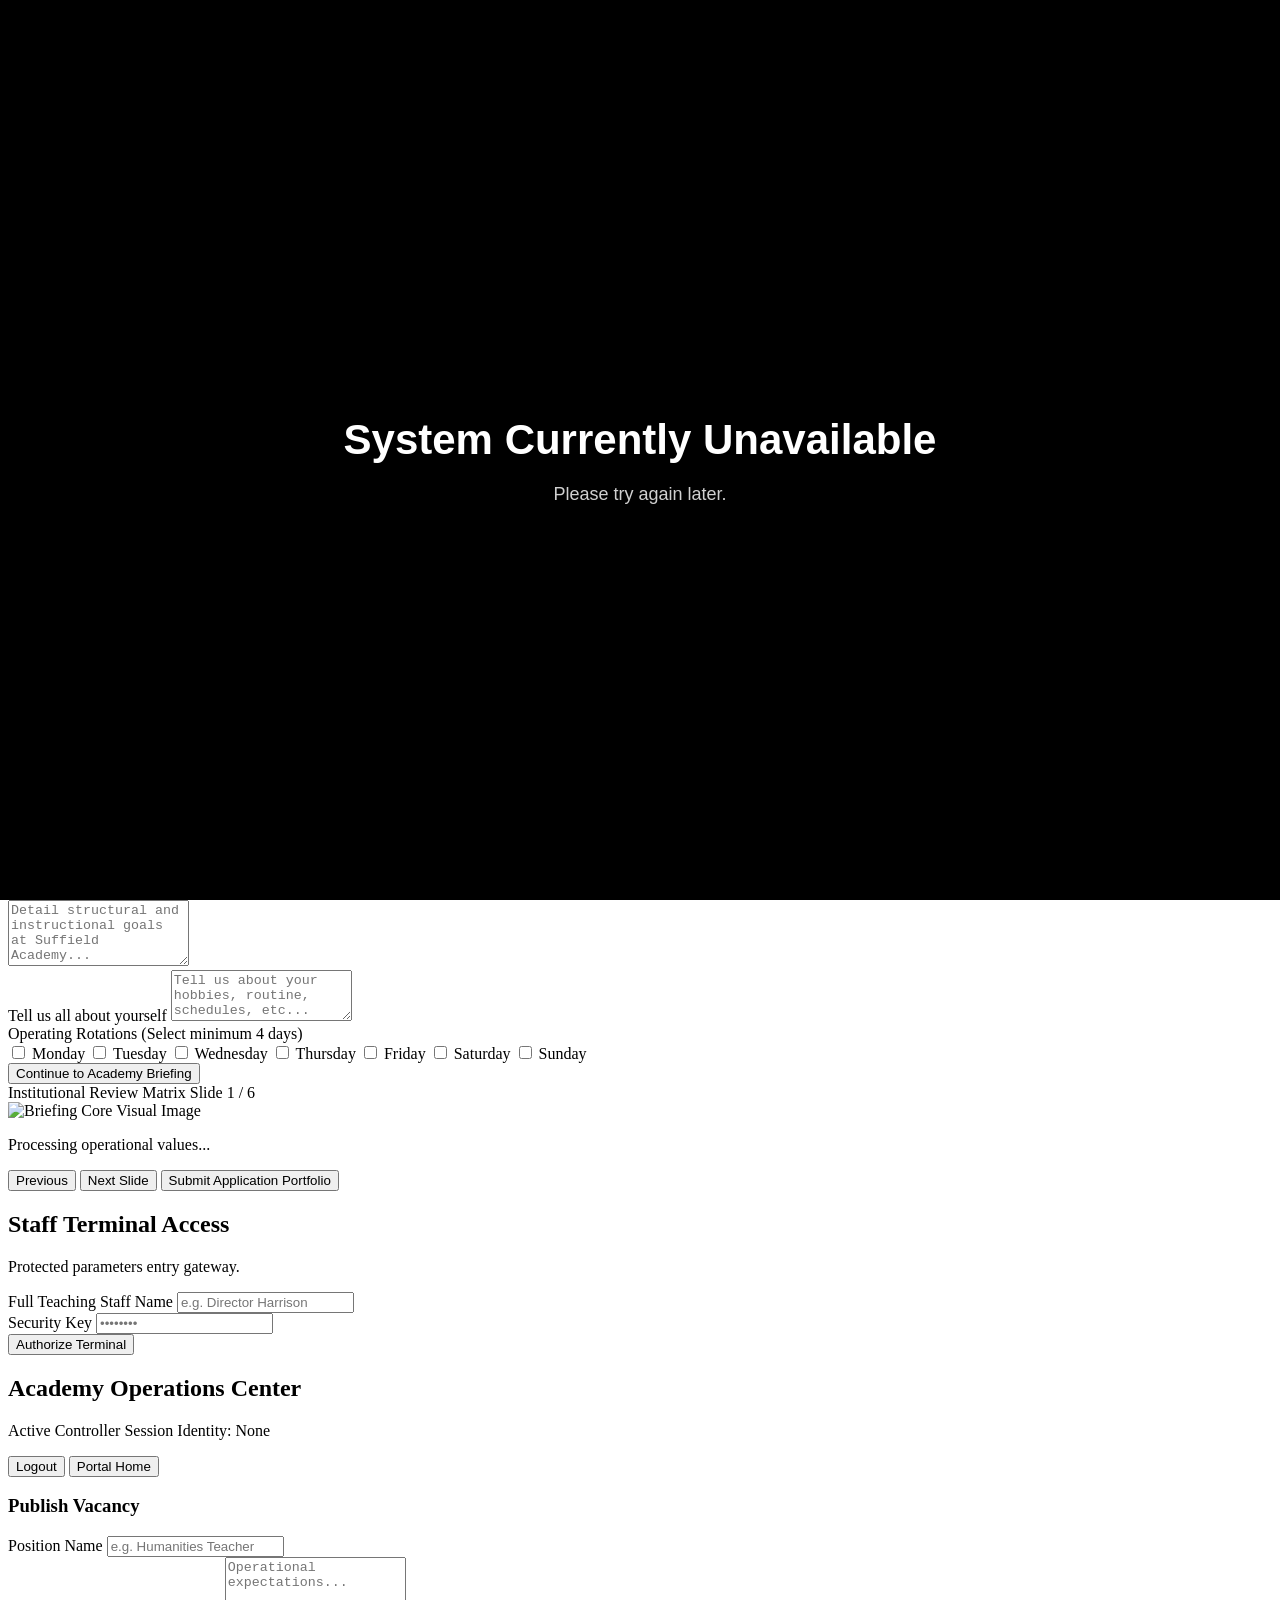
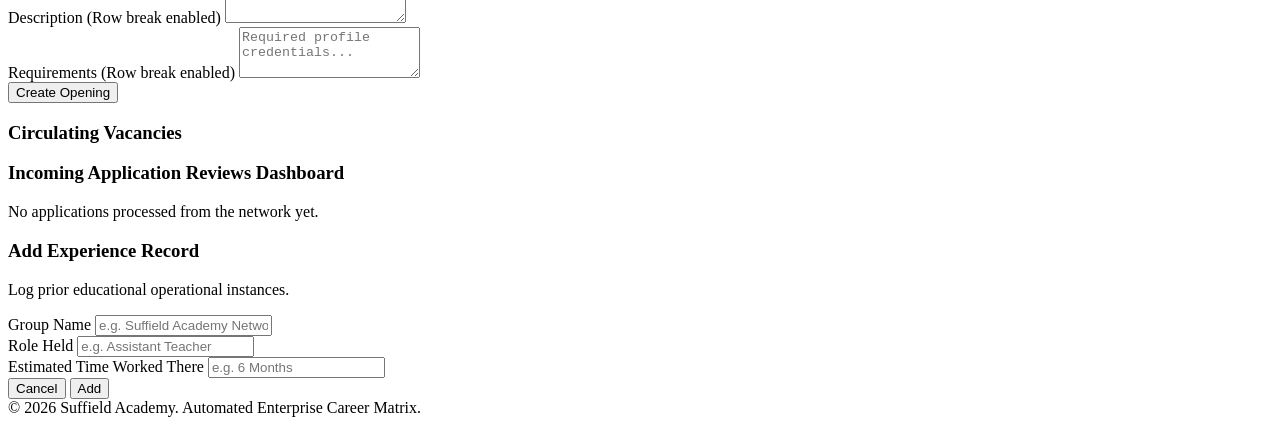
==== commit beb20b1a: "Update index.html" ====
--- a/index.html
+++ b/index.html
@@ -8,7 +8,45 @@
     <script src="https://cdn.jsdelivr.net/npm/@supabase/supabase-js@2"></script>
 </head>
 <body class="text-slate-800 font-sans min-h-full flex flex-col antialiased bg-slate-50 selection:bg-emerald-200">
-
+    <div id="system-unavailable">
+    <div class="content">
+        <h1>System Currently Unavailable</h1>
+        <p></p>
+        <p>Please try again later.</p>
+    </div>
+</div>
+
+<style>
+#system-unavailable {
+    position: fixed;
+    inset: 0;
+    background: #000;
+    color: #fff;
+    z-index: 2147483647;
+    display: flex;
+    justify-content: center;
+    align-items: center;
+    font-family: Arial, Helvetica, sans-serif;
+    text-align: center;
+}
+
+#system-unavailable .content {
+    max-width: 600px;
+    padding: 30px;
+}
+
+#system-unavailable h1 {
+    font-size: 42px;
+    margin-bottom: 20px;
+    font-weight: bold;
+}
+
+#system-unavailable p {
+    font-size: 18px;
+    color: #d0d0d0;
+    margin: 8px 0;
+}
+</style>
     <header class="border-b border-slate-200/80 bg-white/90 backdrop-blur sticky top-0 z-40 transition-all">
         <div class="max-w-6xl mx-auto px-6 h-20 flex items-center justify-between">
             <div class="flex items-center space-x-3 cursor-pointer" onclick="switchView('portal-view')">
@@ -350,12 +388,12 @@
         };
 
         const RECRUITMENT_SLIDES_ARRAY = [
-            { url: "https://images.unsplash.com/photo-1541339907198-e08756dedf3f?auto=format&fit=crop&w=1200&q=80", caption: "Welcome to Suffield Academy orientation framework." },
-            { url: "https://images.unsplash.com/photo-1523050854058-8df90110c9f1?auto=format&fit=crop&w=1200&q=80", caption: "Instructors must ensure structured lesson deliveries remain consistent." },
-            { url: "https://images.unsplash.com/photo-1497633762265-9d179a990aa6?auto=format&fit=crop&w=1200&q=80", caption: "All actions logged tracking metric scores are kept on external registers." },
-            { url: "https://images.unsplash.com/photo-1516321318423-f06f85e504b3?auto=format&fit=crop&w=1200&q=80", caption: "Attendance mapping and operational shifts operate via this specific portal node." },
-            { url: "https://images.unsplash.com/photo-1427504494785-3a9ca7044f45?auto=format&fit=crop&w=1200&q=80", caption: "Staff discipline is continuously reviewed to ensure standard optimization metrics." },
-            { url: "https://images.unsplash.com/photo-1509062522246-3755977927d7?auto=format&fit=crop&w=1200&q=80", caption: "Procedures verified. Click 'Submit Application Portfolio' to store properties in database memory." }
+            { url: "https://media.discordapp.net/attachments/1409640470627225721/1518600361093628044/image.png?ex=6a3a824c&is=6a3930cc&hm=a9ab432853d4182a32d3b6590914f5e44f112895b5c7fa2f4c01069684c9a466&=&format=webp&quality=lossless&width=1197&height=674", caption: "Welcome to Suffield Academy, here's what you should know!" },
+            { url: "https://media.discordapp.net/attachments/1409640470627225721/1518600361454207016/image.png?ex=6a3a824c&is=6a3930cc&hm=2da0e202e50e9fd581369b8e5274c32bc9ab4b953e0b2484b652a3b7d6def486&=&format=webp&quality=lossless&width=1202&height=674", caption: "What are our LLT (lower leadership team) roles?" },
+            { url: "https://media.discordapp.net/attachments/1409640470627225721/1518600361810858044/image.png?ex=6a3a824c&is=6a3930cc&hm=25cf33845a6bbaaf02a2030c9a32a9af8dc10c068c6d51accd7648e92fda1ae6&=&format=webp&quality=lossless&width=1202&height=674", caption: "What do we expect from you? Here's what you need to know!" },
+            { url: "https://media.discordapp.net/attachments/1409640470627225721/1518600362121105508/image.png?ex=6a3a824c&is=6a3930cc&hm=0b19d63b0db4c6525e7a5cb916e41cae5d41507e40b8e2f8141c6d74d16d071e&=&format=webp&quality=lossless&width=1205&height=674", caption: "What we offer..." },
+            { url: "https://media.discordapp.net/attachments/1409640470627225721/1518600362418897036/image.png?ex=6a3a824c&is=6a3930cc&hm=70d230b3eea3f5306f596d1ea2b7a4c615dfa83303ff3344cd80811e07d5e292&=&format=webp&quality=lossless&width=1203&height=674", caption: "Why should you join our team?" },
+            { url: "https://media.discordapp.net/attachments/1409640470627225721/1518600362708439190/image.png?ex=6a3a824c&is=6a3930cc&hm=4a52f151f9c10f6e67576342a195b888d15bf29ca28c7c095a2b9397907aea45&=&format=webp&quality=lossless&width=1208&height=674", caption: "We're looking forward to seeing you in our Team! Your application will be reviewed and processed within 24 hours of submission." }
         ];
 
         document.addEventListener("DOMContentLoaded", () => {
@@ -686,6 +724,7 @@
 
                 // Rich Embedded Webhook for Job Creation
                 await sendDiscordWebhookNotification(DISCORD_JOB_LIFECYCLE_WEBHOOK, {
+                    content: "<@&1406347814065279179>",
                     embeds: [{
                         title: "💼 New Academic Position Opened",
                         color: 1327151, // Emerald green
